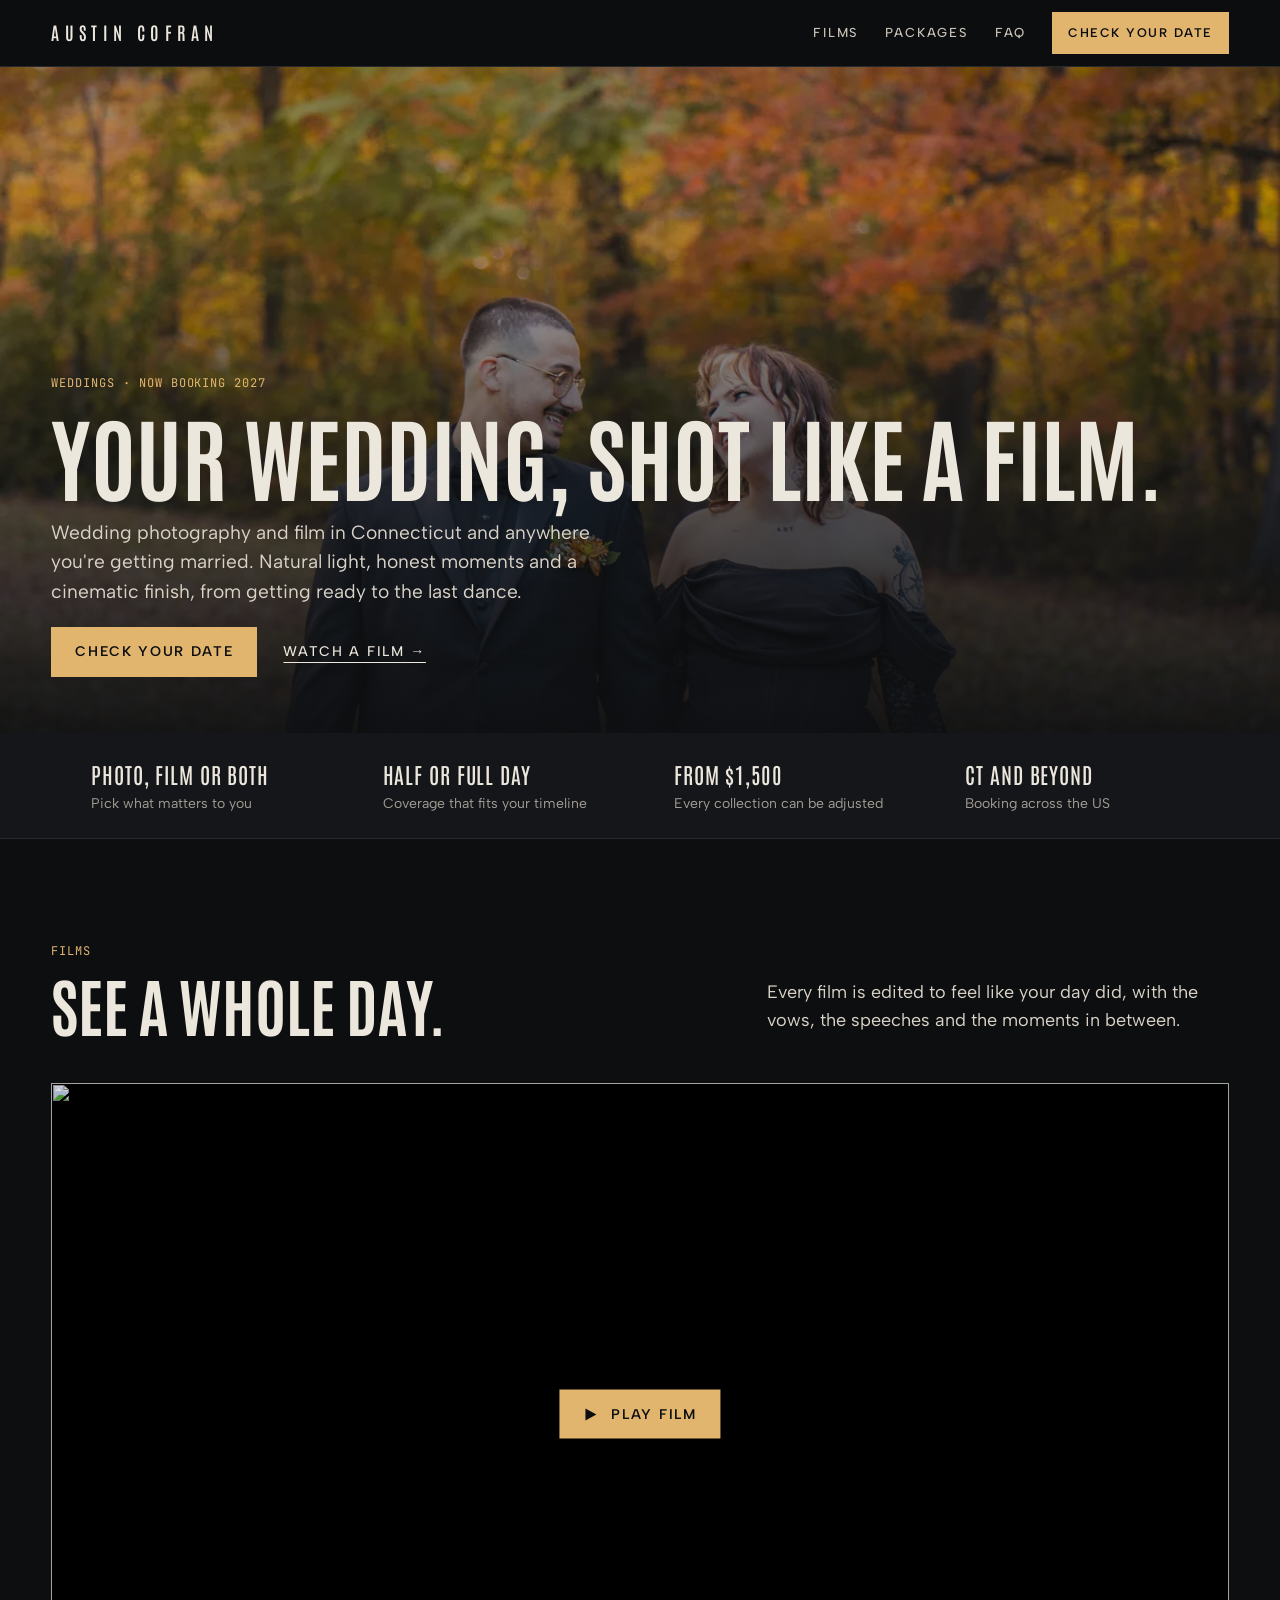
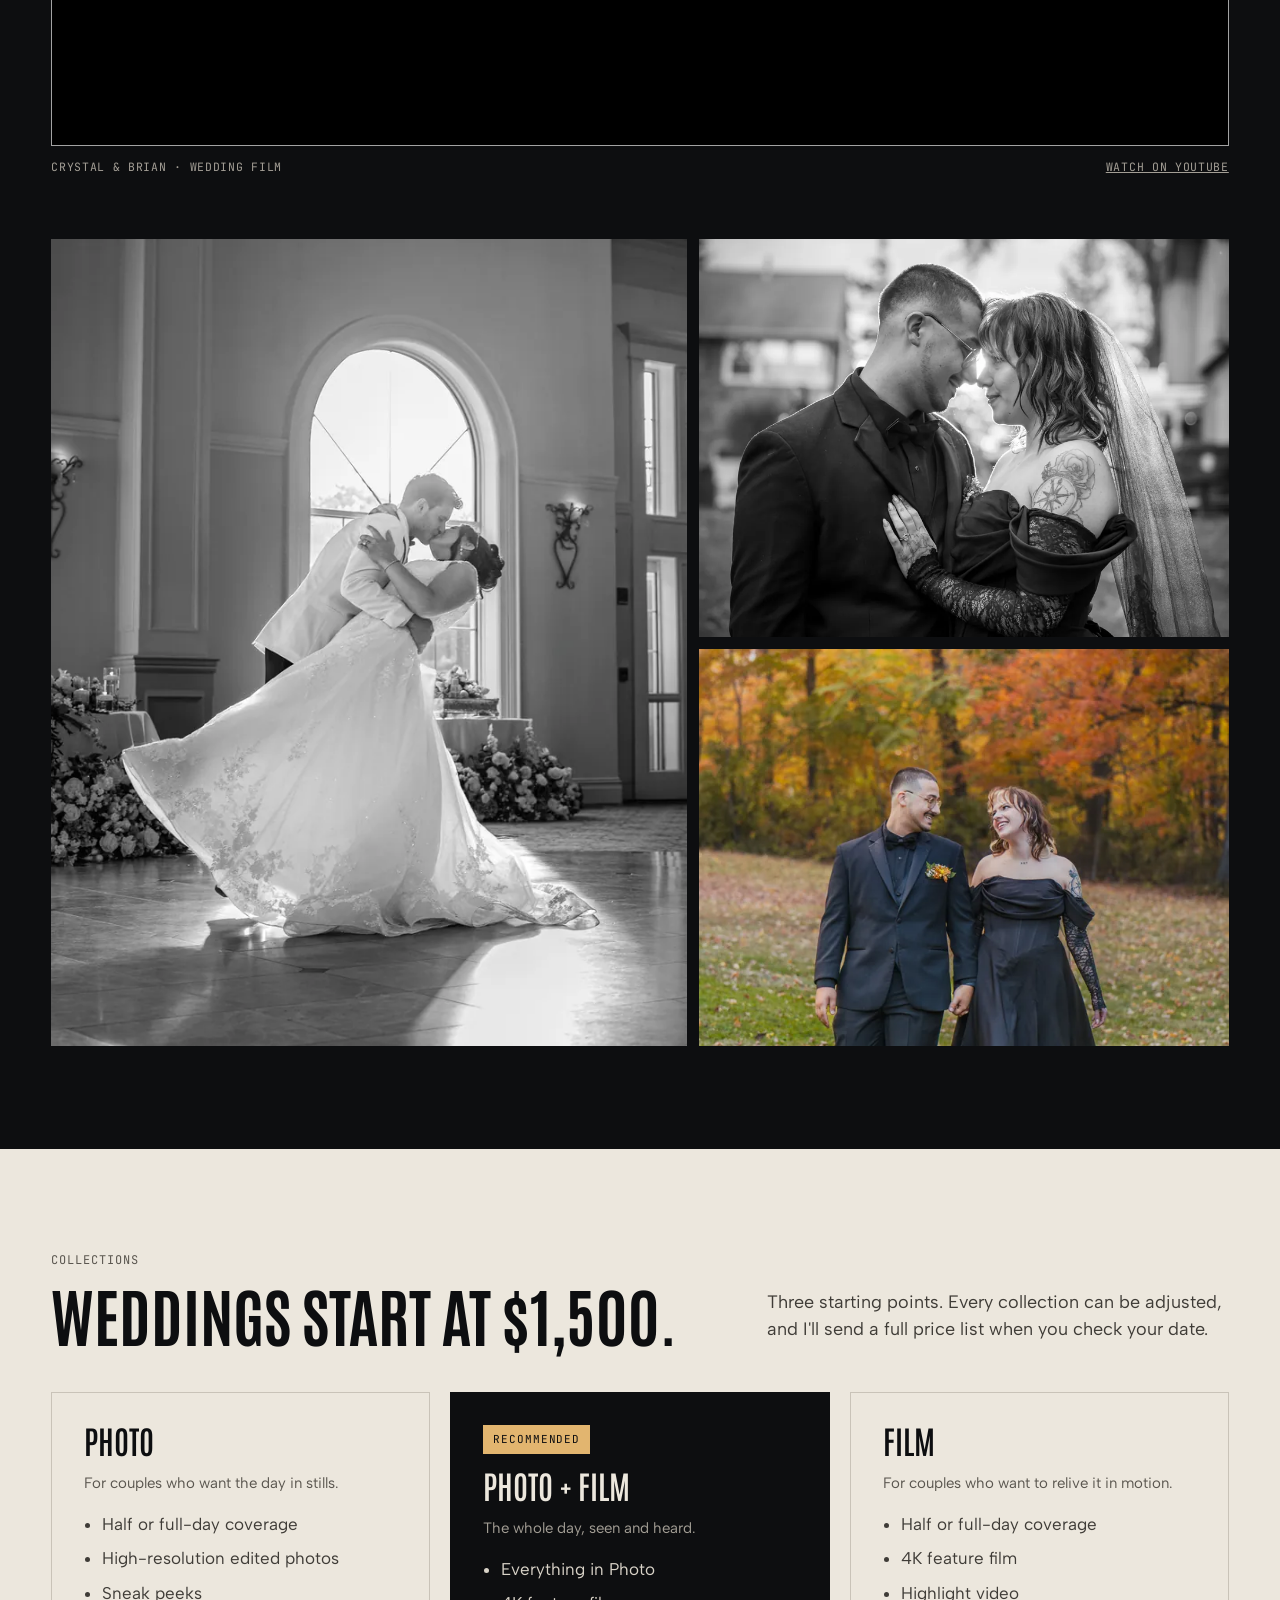
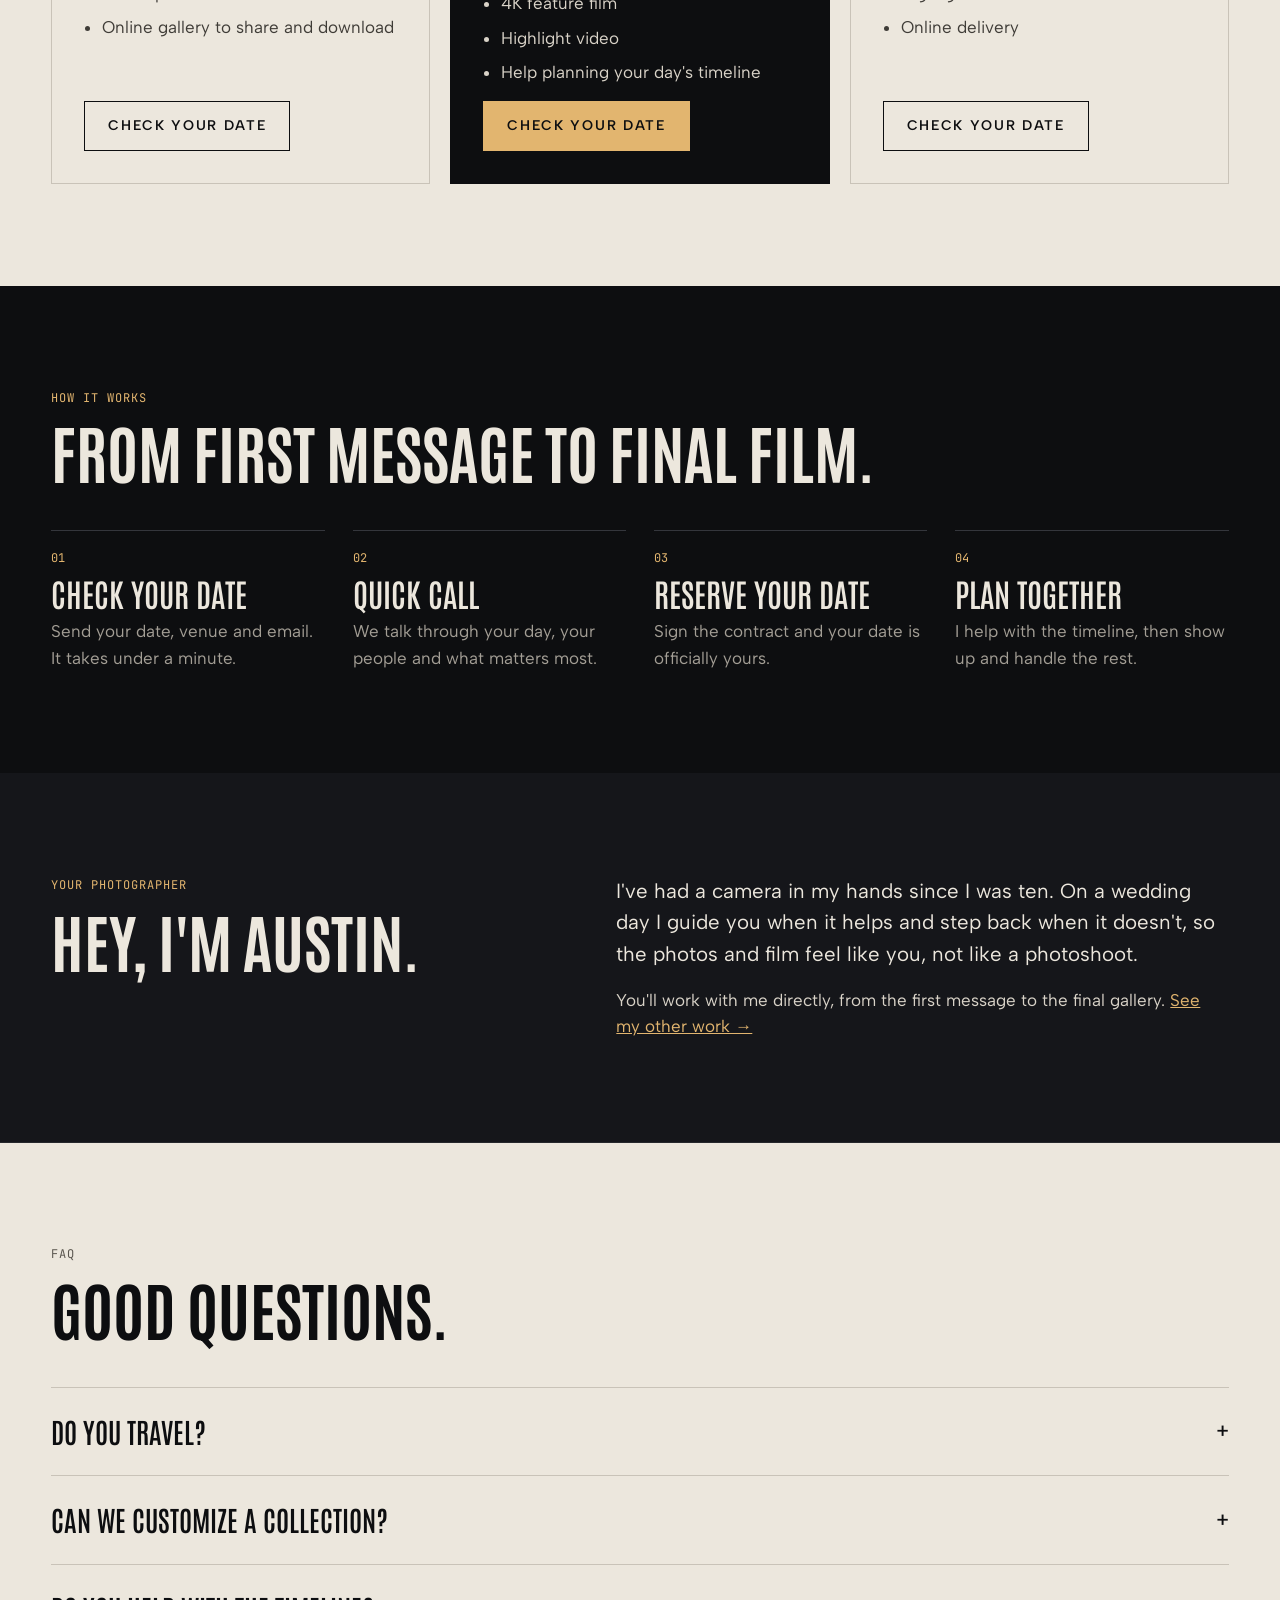
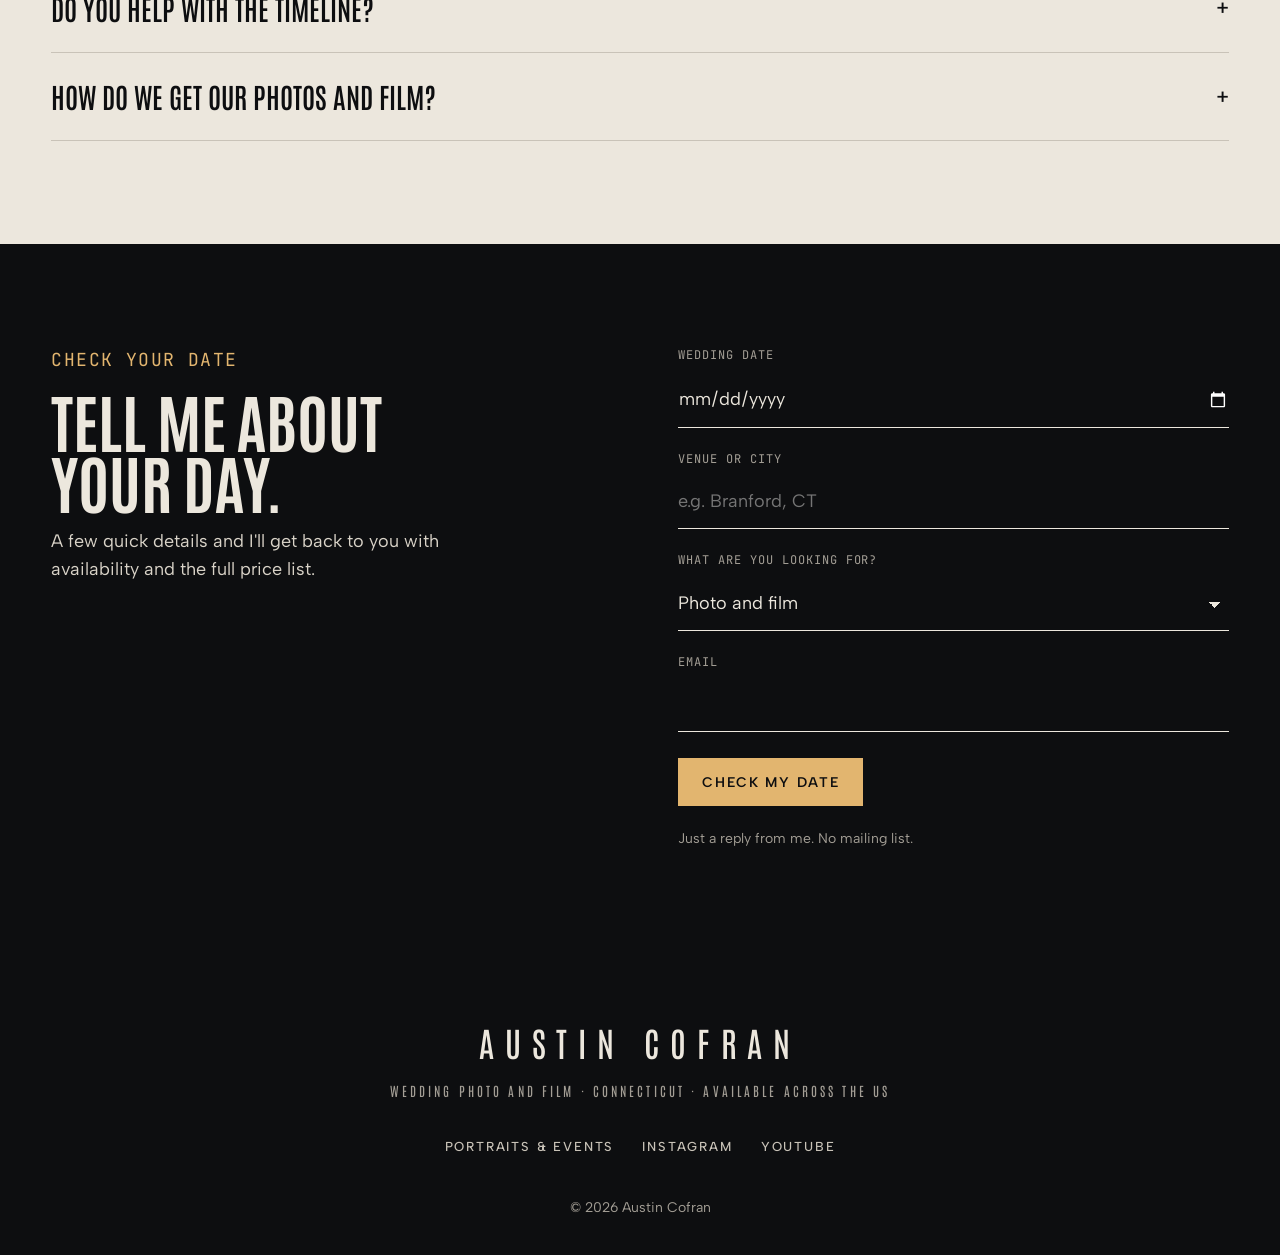
==== weddings/index.html @ 95553cd4 "Add weddings page and share styles across pages New /weddings/ page: hero, quick facts, featured fil" ====
<!doctype html>
<html lang="en">
<head>
<meta charset="utf-8">
<meta name="viewport" content="width=device-width, initial-scale=1, viewport-fit=cover">
<title>Weddings · Austin Cofran · Connecticut wedding photo and film</title>
<meta name="description" content="Wedding photography and film by Austin Cofran. Natural light, honest moments and a cinematic finish, in Connecticut and anywhere you're getting married.">
<!-- Testing phase: keep the test link out of search results. Remove this line at launch. -->
<meta name="robots" content="noindex">
<meta property="og:type" content="website">
<meta property="og:title" content="Weddings · Austin Cofran">
<meta property="og:description" content="Wedding photo and film with a cinematic finish. Based in Connecticut, booking across the US.">
<meta property="og:image" content="https://austincofranwebsite.austincofran.workers.dev/assets/photos/couples/fall-couple-01-1800.webp">
<meta name="twitter:card" content="summary_large_image">
<meta name="theme-color" content="#0D0E10">
<link rel="icon" href="data:image/svg+xml,%3Csvg xmlns='http://www.w3.org/2000/svg' viewBox='0 0 64 64'%3E%3Crect width='64' height='64' fill='%230D0E10'/%3E%3Ctext x='32' y='43' font-family='Arial Narrow,Arial,sans-serif' font-size='30' font-weight='700' fill='%23E2B56F' text-anchor='middle'%3EAC%3C/text%3E%3C/svg%3E">
<link rel="preconnect" href="https://fonts.googleapis.com">
<link rel="preconnect" href="https://fonts.gstatic.com" crossorigin>
<link rel="stylesheet" href="https://fonts.googleapis.com/css2?family=Antonio:wght@500;600;700&family=Albert+Sans:wght@400;500;600&family=JetBrains+Mono:wght@400;500&display=swap">
<link rel="stylesheet" href="/assets/site.css">
<style>
/* Weddings page additions */
.book-copy .label{color:var(--amber)}
#date-form .btn{color:#0D0E10}
.w-hero{position:relative;min-height:clamp(560px,52vw,760px);display:flex;align-items:flex-end;overflow:hidden;background:var(--screen)}
.w-hero > img{position:absolute;inset:0;width:100%;height:100%;object-fit:cover;object-position:50% 34%}
.w-hero::after{content:"";position:absolute;inset:0;background:linear-gradient(0deg,rgba(13,14,16,.95) 0%,rgba(13,14,16,.55) 45%,rgba(13,14,16,.15) 80%,rgba(13,14,16,.35) 100%)}
.w-hero-in{position:relative;z-index:1;width:100%;padding-block:56px;display:flex;flex-direction:column;gap:20px}
.w-hero-in p.body{margin:0;max-width:48ch;font-size:clamp(17px,1.5vw,20px);color:var(--soft)}

.quick{background:var(--screen-2);border-bottom:1px solid var(--line)}
.quick ul{list-style:none;margin:0;padding-block:24px;display:grid;grid-template-columns:repeat(4,minmax(0,1fr));gap:16px 28px}
.quick li{display:flex;flex-direction:column;gap:2px;min-width:0}
.quick b{font-family:var(--display);font-weight:500;font-size:22px;letter-spacing:.04em;text-transform:uppercase}
.quick span{font-size:14px;color:var(--ash)}

.film{position:relative;display:block;width:100%;aspect-ratio:16/9;background:#000;border:0;padding:0;cursor:pointer;overflow:hidden}
.film img{width:100%;height:100%;object-fit:cover;opacity:.85;transition:opacity .2s}
.film:hover img{opacity:1}
.film .play{position:absolute;left:50%;top:50%;transform:translate(-50%,-50%);display:flex;align-items:center;gap:14px;padding:16px 24px;background:var(--amber);color:var(--ink);font-family:var(--body);font-size:14px;font-weight:600;letter-spacing:.12em;text-transform:uppercase}
.film .play svg{width:14px;height:14px}
.film iframe{position:absolute;inset:0;width:100%;height:100%;border:0}
.film-cap{display:flex;flex-wrap:wrap;justify-content:space-between;gap:8px 24px;margin-top:12px}

.gallery{display:grid;grid-template-columns:1.2fr 1fr;grid-template-rows:auto auto;gap:12px;margin-top:clamp(40px,5vw,64px)}
.gallery img{width:100%;height:100%;object-fit:cover;min-height:0}
.gallery .g1{grid-row:span 2;aspect-ratio:4/5}
.gallery .g2,.gallery .g3{aspect-ratio:4/3}

.pkgs{display:grid;grid-template-columns:repeat(3,minmax(0,1fr));gap:20px;align-items:stretch}
.pkg{display:flex;flex-direction:column;gap:16px;padding:32px;border:1px solid var(--rule);min-width:0}
.pkg ul{margin:0;padding-left:18px;display:flex;flex-direction:column;gap:8px;color:var(--ink-2)}
.pkg .for{margin:0;color:var(--ink-3);font-size:15px}
.pkg .btn{margin-top:auto;align-self:flex-start}
.pkg-outline{background:transparent;color:var(--ink);box-shadow:inset 0 0 0 1px var(--ink)}
.pkg-outline:hover{background:var(--ink);color:var(--paper)}
.pkg.featured{background:var(--ink);color:var(--silver);border-color:var(--ink)}
.pkg.featured ul{color:var(--soft)}
.pkg.featured .for{color:var(--ash)}
.badge{align-self:flex-start;font-family:var(--mono);font-size:11px;letter-spacing:.08em;text-transform:uppercase;background:var(--amber);color:var(--ink);padding:6px 10px}
.pkg-note{margin:28px 0 0;color:var(--ink-2)}

.steps4{grid-template-columns:repeat(4,minmax(0,1fr))}

.faq{display:flex;flex-direction:column;border-top:1px solid var(--rule)}
.faq details{border-bottom:1px solid var(--rule)}
.faq summary{list-style:none;cursor:pointer;display:flex;justify-content:space-between;align-items:center;gap:20px;padding:22px 0;font-family:var(--display);font-weight:600;font-size:clamp(22px,2.2vw,28px);text-transform:uppercase}
.faq summary::-webkit-details-marker{display:none}
.faq summary::after{content:"+";font-family:var(--mono);font-size:22px;font-weight:400}
.faq details[open] summary::after{content:"–"}
.faq details p{margin:0 0 24px;max-width:62ch;color:var(--ink-2)}

@media (max-width:900px){
  .quick ul{grid-template-columns:repeat(2,minmax(0,1fr))}
  .pkgs{grid-template-columns:1fr}
  .steps4{grid-template-columns:repeat(2,minmax(0,1fr))}
}
@media (max-width:640px){
  .gallery{grid-template-columns:1fr}
  .gallery .g1{grid-row:auto}
  .steps4{grid-template-columns:1fr}
}
</style>
</head>
<body>

<header class="top">
  <div class="wrap top-in">
    <a class="logo" href="/">Austin Cofran</a>
    <nav class="nav" aria-label="Weddings">
      <a class="navlink" href="#films">Films</a>
      <a class="navlink" href="#packages">Packages</a>
      <a class="navlink" href="#faq">FAQ</a>
      <a class="btn" href="#date">Check your date</a>
    </nav>
  </div>
</header>

<main>
  <section class="w-hero">
    <img src="/assets/photos/couples/fall-couple-01-1800.webp" srcset="/assets/photos/couples/fall-couple-01-900.webp 675w, /assets/photos/couples/fall-couple-01-1800.webp 1350w" sizes="100vw" width="1350" height="1800" alt="Couple in black formalwear walking hand in hand through fall leaves" fetchpriority="high">
    <div class="wrap w-hero-in">
      <p class="label">Weddings · Now booking 2027</p>
      <h1 class="h1">Your wedding, shot like a film.</h1>
      <p class="body">Wedding photography and film in Connecticut and anywhere you're getting married. Natural light, honest moments and a cinematic finish, from getting ready to the last dance.</p>
      <div class="ctas">
        <a class="btn" href="#date">Check your date</a>
        <a class="link" href="#films">Watch a film →</a>
      </div>
    </div>
  </section>

  <section class="quick" aria-label="At a glance">
    <div class="wrap">
      <ul>
        <li><b>Photo, film or both</b><span>Pick what matters to you</span></li>
        <li><b>Half or full day</b><span>Coverage that fits your timeline</span></li>
        <li><b>From $1,500</b><span>Every collection can be adjusted</span></li>
        <li><b>CT and beyond</b><span>Booking across the US</span></li>
      </ul>
    </div>
  </section>

  <section class="pad" id="films">
    <div class="wrap">
      <div class="sec-head">
        <div>
          <p class="label">Films</p>
          <h2 class="h2">See a whole day.</h2>
        </div>
        <p class="sec-note" style="color:var(--soft)">Every film is edited to feel like your day did, with the vows, the speeches and the moments in between.</p>
      </div>
      <button class="film" type="button" id="film" data-yt="hQpOyHzfcG8" aria-label="Play Crystal and Brian's wedding film">
        <img src="https://i.ytimg.com/vi/hQpOyHzfcG8/maxresdefault.jpg" alt="" loading="lazy">
        <span class="play"><svg viewBox="0 0 14 14" aria-hidden="true"><path d="M2 1 L13 7 L2 13 Z" fill="currentColor"/></svg>Play film</span>
      </button>
      <div class="film-cap">
        <span class="cap">Crystal &amp; Brian · Wedding film</span>
        <a class="cap" href="https://www.youtube.com/watch?v=hQpOyHzfcG8" style="color:var(--ash)">Watch on YouTube</a>
      </div>

      <div class="gallery">
        <img class="g1" src="/assets/photos/couples/first-dance-01-1800.webp" srcset="/assets/photos/couples/first-dance-01-900.webp 720w, /assets/photos/couples/first-dance-01-1800.webp 1440w" sizes="(max-width: 640px) 92vw, 52vw" width="1440" height="1800" loading="lazy" alt="Black and white photo of a groom dipping his bride in a bright ballroom">
        <img class="g2" src="/assets/photos/couples/couple-bw-01-1800.webp" srcset="/assets/photos/couples/couple-bw-01-900.webp 900w, /assets/photos/couples/couple-bw-01-1800.webp 1800w" sizes="(max-width: 640px) 92vw, 42vw" width="1800" height="1350" loading="lazy" alt="Black and white close-up of a couple touching foreheads">
        <img class="g3" src="/assets/photos/couples/fall-couple-01-1800.webp" srcset="/assets/photos/couples/fall-couple-01-900.webp 675w, /assets/photos/couples/fall-couple-01-1800.webp 1350w" sizes="(max-width: 640px) 92vw, 42vw" width="1350" height="1800" loading="lazy" alt="Couple in black formalwear walking through fall leaves" style="object-position:50% 40%">
      </div>
    </div>
  </section>

  <section class="paper pad" id="packages">
    <div class="wrap">
      <div class="sec-head">
        <div>
          <p class="label">Collections</p>
          <h2 class="h2">Weddings start at $1,500.</h2>
        </div>
        <p class="sec-note">Three starting points. Every collection can be adjusted, and I'll send a full price list when you check your date.</p>
      </div>
      <div class="pkgs">
        <article class="pkg">
          <h3 class="h3">Photo</h3>
          <p class="for">For couples who want the day in stills.</p>
          <ul><li>Half or full-day coverage</li><li>High-resolution edited photos</li><li>Sneak peeks</li><li>Online gallery to share and download</li></ul>
          <a class="btn pkg-outline" href="#date" data-pick="Photo">Check your date</a>
        </article>
        <article class="pkg featured">
          <span class="badge">Recommended</span>
          <h3 class="h3">Photo + Film</h3>
          <p class="for">The whole day, seen and heard.</p>
          <ul><li>Everything in Photo</li><li>4K feature film</li><li>Highlight video</li><li>Help planning your day's timeline</li></ul>
          <a class="btn" href="#date" data-pick="Photo and film">Check your date</a>
        </article>
        <article class="pkg">
          <h3 class="h3">Film</h3>
          <p class="for">For couples who want to relive it in motion.</p>
          <ul><li>Half or full-day coverage</li><li>4K feature film</li><li>Highlight video</li><li>Online delivery</li></ul>
          <a class="btn pkg-outline" href="#date" data-pick="Film">Check your date</a>
        </article>
      </div>
    </div>
  </section>

  <section class="pad" aria-label="How it works">
    <div class="wrap">
      <div class="sec-head">
        <div>
          <p class="label">How it works</p>
          <h2 class="h2">From first message to final film.</h2>
        </div>
      </div>
      <ol class="steps steps4">
        <li><span class="n">01</span><h3 class="h3">Check your date</h3><p>Send your date, venue and email. It takes under a minute.</p></li>
        <li><span class="n">02</span><h3 class="h3">Quick call</h3><p>We talk through your day, your people and what matters most.</p></li>
        <li><span class="n">03</span><h3 class="h3">Reserve your date</h3><p>Sign the contract and your date is officially yours.</p></li>
        <li><span class="n">04</span><h3 class="h3">Plan together</h3><p>I help with the timeline, then show up and handle the rest.</p></li>
      </ol>
    </div>
  </section>

  <section class="about pad" aria-label="About Austin">
    <div class="wrap about-in">
      <div>
        <p class="label">Your photographer</p>
        <h2 class="h2">Hey, I'm Austin.</h2>
      </div>
      <div class="about-copy">
        <p class="lead">I've had a camera in my hands since I was ten. On a wedding day I guide you when it helps and step back when it doesn't, so the photos and film feel like you, not like a photoshoot.</p>
        <p>You'll work with me directly, from the first message to the final gallery. <a href="/" style="color:var(--amber)">See my other work →</a></p>
      </div>
    </div>
  </section>

  <section class="paper pad" id="faq">
    <div class="wrap">
      <div class="sec-head">
        <div>
          <p class="label">FAQ</p>
          <h2 class="h2">Good questions.</h2>
        </div>
      </div>
      <div class="faq">
        <details><summary>Do you travel?</summary><p>Yes. I'm based in Connecticut and book weddings across the US. Travel is worked into your quote.</p></details>
        <details><summary>Can we customize a collection?</summary><p>Yes. Every collection is a starting point. Tell me what matters most and I'll build around it.</p></details>
        <details><summary>Do you help with the timeline?</summary><p>Yes. Timeline help is part of the process, so the day runs smoothly and nothing important gets missed.</p></details>
        <details><summary>How do we get our photos and film?</summary><p>You get sneak peeks first, then everything in an online gallery that's easy to share and download.</p></details>
      </div>
    </div>
  </section>

  <section class="pad" id="date">
    <div class="wrap book-in">
      <div class="book-copy">
        <p class="label">Check your date</p>
        <h2 class="h2">Tell me about your day.</h2>
        <p style="color:var(--soft)">A few quick details and I'll get back to you with availability and the full price list.</p>
      </div>
      <form class="form" id="date-form" novalidate style="--ink:#ECE7DD;--ink-3:#A39E95">
        <div class="field">
          <label for="w-date">Wedding date</label>
          <input id="w-date" name="date" type="date">
        </div>
        <div class="field">
          <label for="w-venue">Venue or city</label>
          <input id="w-venue" name="venue" type="text" placeholder="e.g. Branford, CT">
        </div>
        <div class="field">
          <label for="w-want">What are you looking for?</label>
          <select id="w-want" name="want">
            <option>Photo and film</option>
            <option>Photo</option>
            <option>Film</option>
            <option>Not sure yet</option>
          </select>
        </div>
        <div class="field">
          <label for="w-email">Email</label>
          <input id="w-email" name="email" type="email" autocomplete="email" inputmode="email">
        </div>
        <button class="btn" type="submit">Check my date</button>
        <p class="form-note">Just a reply from me. No mailing list.</p>
        <p class="form-done" id="date-done" role="status" hidden style="background:var(--amber);color:#0D0E10">Thanks! This form isn't connected yet while the site is in testing. For now, message me on <a href="https://instagram.com/austincofran" style="color:#0D0E10">Instagram</a>.</p>
      </form>
    </div>
  </section>
</main>

<footer>
  <div class="wrap foot-in">
    <p class="foot-name">Austin Cofran</p>
    <p class="foot-line">Wedding photo and film · Connecticut · Available across the US</p>
    <nav class="social" aria-label="Social">
      <a href="/">Portraits &amp; events</a>
      <a href="https://instagram.com/austincofran">Instagram</a>
      <a href="https://www.youtube.com/c/austincofran">YouTube</a>
    </nav>
    <p class="foot-small">© 2026 Austin Cofran</p>
  </div>
</footer>

<script>
(() => {
  const film = document.getElementById('film');
  film.addEventListener('click', () => {
    const f = document.createElement('iframe');
    f.src = 'https://www.youtube-nocookie.com/embed/' + film.dataset.yt + '?autoplay=1&rel=0';
    f.title = "Crystal and Brian's wedding film";
    f.allow = 'autoplay; encrypted-media; picture-in-picture; fullscreen';
    f.allowFullscreen = true;
    film.replaceChildren(f);
    film.style.cursor = 'default';
  }, { once: true });

  const want = document.getElementById('w-want');
  document.querySelectorAll('[data-pick]').forEach(a => a.addEventListener('click', () => {
    want.value = a.dataset.pick === 'Photo and film' ? 'Photo and film' : a.dataset.pick;
  }));

  const form = document.getElementById('date-form');
  form.addEventListener('submit', e => { e.preventDefault(); document.getElementById('date-done').hidden = false; });
})();
</script>
</body>
</html>
---- assets/site.css ----
/* Bentempo: dark "screen" for the work, light "paper" for reading and booking. */
:root{
  --screen:#0D0E10; --screen-2:#15161A; --line:#26282C;
  --silver:#ECE7DD; --soft:#D9D3C8; --ash:#A39E95; --amber:#E2B56F;
  --paper:#ECE7DD; --ink:#0D0E10; --ink-2:#3F3C37; --ink-3:#5A564F; --rule:#C9C3B8;
  --display:"Antonio","Arial Narrow",Arial,sans-serif;
  --body:"Albert Sans","Helvetica Neue",Arial,sans-serif;
  --mono:"JetBrains Mono",ui-monospace,Menlo,Consolas,monospace;
  --gl:max(16px,4vw,env(safe-area-inset-left,0px));
  --gr:max(16px,4vw,env(safe-area-inset-right,0px));
  color-scheme:dark;
}
*,*::before,*::after{box-sizing:border-box}
html{scroll-behavior:smooth;-webkit-text-size-adjust:100%}
body{margin:0;background:var(--screen);color:var(--silver);font-family:var(--body);font-size:17px;line-height:1.55;-webkit-font-smoothing:antialiased}
img{max-width:100%;height:auto;display:block}
a{color:inherit}
:focus-visible{outline:2px solid var(--amber);outline-offset:3px}
[hidden]{display:none!important}
.wrap{max-width:1328px;margin:0 auto;padding-left:var(--gl);padding-right:var(--gr)}
section{scroll-margin-top:76px}

.label{margin:0;font-family:var(--mono);font-size:12px;letter-spacing:.08em;text-transform:uppercase;color:var(--amber)}
.h1,.h2,.h3{margin:0;font-family:var(--display);text-transform:uppercase;line-height:.95;text-wrap:balance}
.h1{font-weight:700;font-size:clamp(46px,7.2vw,108px);line-height:.92}
.h2{font-weight:700;font-size:clamp(36px,5vw,72px)}
.h3{font-weight:600;font-size:clamp(28px,2.5vw,34px)}

.btn{display:inline-flex;align-items:center;justify-content:center;min-height:48px;padding:14px 24px;border:0;background:var(--amber);color:var(--ink);font-family:var(--body);font-size:14px;font-weight:600;letter-spacing:.12em;text-transform:uppercase;text-decoration:none;cursor:pointer;transition:background-color .15s}
.btn:hover{background:#EEC88A}
.btn-dark{background:var(--ink);color:var(--silver)}
.btn-dark:hover{background:#2A2C31}
.link{font-size:14px;font-weight:500;letter-spacing:.12em;text-transform:uppercase;text-underline-offset:6px;text-decoration-thickness:1px}

/* header */
.top{position:sticky;top:0;z-index:20;background:var(--screen);background:rgba(13,14,16,.92);-webkit-backdrop-filter:blur(10px);backdrop-filter:blur(10px);border-bottom:1px solid var(--line);padding-top:env(safe-area-inset-top,0px)}
.top-in{display:flex;align-items:center;justify-content:space-between;gap:16px;padding-block:12px}
.logo{font-family:var(--display);font-weight:600;font-size:18px;letter-spacing:.3em;text-transform:uppercase;text-decoration:none;white-space:nowrap}
.nav{display:flex;align-items:center;gap:26px;font-size:13px;font-weight:500;letter-spacing:.14em;text-transform:uppercase}
.nav .navlink{color:#C9C3B8;text-decoration:none}
.nav .navlink:hover{color:var(--silver)}
.nav .btn{min-height:42px;padding:10px 16px;font-size:12.5px}

/* hero */
.hero{padding-block:clamp(36px,6vw,88px) clamp(48px,6vw,88px)}
.hero-head{display:flex;flex-wrap:wrap;align-items:flex-end;justify-content:space-between;gap:24px 56px}
.hero-title{flex:1 1 560px;min-width:0;display:flex;flex-direction:column;gap:18px}
.hero-side{flex:0 1 420px;min-width:0;display:flex;flex-direction:column;gap:22px}
.hero-side p{margin:0;font-size:clamp(17px,1.5vw,20px);color:var(--soft)}
.ctas{display:flex;flex-wrap:wrap;align-items:center;gap:14px 26px}
.trio{display:grid;grid-template-columns:repeat(3,minmax(0,1fr));gap:12px;margin-top:clamp(36px,4vw,56px)}
.trio figure{margin:0;display:flex;flex-direction:column;gap:10px;min-width:0}
.trio img{width:100%;aspect-ratio:4/5;object-fit:cover;background:var(--screen-2)}
.cap{font-family:var(--mono);font-size:11.5px;letter-spacing:.06em;text-transform:uppercase;color:var(--ash)}

/* credibility strip */
.proof{background:var(--screen-2);border-block:1px solid var(--line)}
.proof-in{display:flex;flex-wrap:wrap;align-items:baseline;justify-content:space-between;gap:10px 32px;padding-block:28px}
.proof-main{margin:0;font-family:var(--display);font-size:clamp(20px,2vw,26px);letter-spacing:.12em;text-transform:uppercase}
.proof-sub{margin:0;color:var(--ash);font-size:15px}

/* light sections */
.paper{background:var(--paper);color:var(--ink)}
.paper .label{color:var(--ink-3)}
.pad{padding-block:clamp(64px,8vw,104px)}
.sec-head{display:flex;flex-wrap:wrap;align-items:flex-end;justify-content:space-between;gap:16px 48px;margin-bottom:clamp(32px,4vw,48px)}
.sec-head > div{display:flex;flex-direction:column;gap:14px}
.sec-note{margin:0;max-width:42ch;font-size:18px;color:var(--ink-2)}

.services{display:grid;grid-template-columns:repeat(3,minmax(0,1fr));gap:24px}
.svc{display:flex;flex-direction:column;gap:14px;min-width:0}
.svc img{width:100%;aspect-ratio:4/5;object-fit:cover;background:#D9D3C8}
.svc-top{display:flex;align-items:baseline;justify-content:space-between;gap:12px;flex-wrap:wrap}
.price{margin:0;font-family:var(--mono);font-size:14px;white-space:nowrap}
.svc ul{margin:0;padding-left:18px;display:flex;flex-direction:column;gap:6px;color:var(--ink-2)}
.svc .link{margin-top:auto;padding-top:4px;color:var(--ink);font-weight:600}
.video-note{margin:clamp(28px,3vw,40px) 0 0;padding-top:20px;border-top:1px solid var(--rule);color:var(--ink-2)}
.video-note b{color:var(--ink)}

/* approach band */
.band{position:relative;min-height:clamp(520px,42vw,620px);display:flex;align-items:flex-end;overflow:hidden;background:var(--screen)}
.band > img{position:absolute;inset:0;width:100%;height:100%;object-fit:cover;object-position:50% 34%}
.band::after{content:"";position:absolute;inset:0;background:linear-gradient(0deg,rgba(13,14,16,.95) 0%,rgba(13,14,16,.62) 45%,rgba(13,14,16,.2) 85%)}
.band-in{position:relative;z-index:1;width:100%;padding-block:56px;display:flex;flex-direction:column;gap:22px}
.band-in p.body{margin:0;max-width:54ch;font-size:18px;color:var(--soft)}
.facts{display:flex;flex-wrap:wrap;gap:16px 40px;margin-top:6px;padding:0;list-style:none}
.facts li{flex:0 1 230px;border-top:2px solid var(--amber);padding-top:12px;font-family:var(--display);font-size:22px;line-height:1.15;text-transform:uppercase}

/* about */
.about{background:var(--screen-2);border-bottom:1px solid var(--line)}
.about-in{display:grid;grid-template-columns:minmax(0,.9fr) minmax(0,1.1fr);gap:clamp(28px,5vw,80px);align-items:start}
.about-in > div{display:flex;flex-direction:column;gap:16px}
.about-copy p{margin:0;max-width:54ch;color:var(--soft)}
.about-copy p.lead{font-size:clamp(18px,1.6vw,21px);color:var(--silver)}
.about-copy .btn{align-self:flex-start;margin-top:8px}

/* process */
.steps{list-style:none;margin:0;padding:0;display:grid;grid-template-columns:repeat(3,minmax(0,1fr));gap:28px}
.steps li{display:flex;flex-direction:column;gap:10px;border-top:1px solid #34363C;padding-top:18px;min-width:0}
.steps .n{font-family:var(--mono);font-size:12px;color:var(--amber)}
.steps p{margin:0;color:var(--ash)}

/* booking */
.book-in{display:grid;grid-template-columns:minmax(0,1fr) minmax(0,1fr);gap:48px clamp(40px,6vw,96px)}
.book-copy{display:flex;flex-direction:column;gap:16px}
.book-copy p{margin:0;max-width:40ch;font-size:18px;color:var(--ink-2)}
.form{display:flex;flex-direction:column;gap:22px;min-width:0}
.field{display:flex;flex-direction:column;gap:8px}
.field label{font-family:var(--mono);font-size:12px;letter-spacing:.08em;text-transform:uppercase;color:var(--ink-3)}
.field input,.field select,.field textarea{width:100%;font:inherit;font-size:18px;color:var(--ink);background:transparent;border:0;border-bottom:1px solid var(--ink);border-radius:0;padding:12px 0;-webkit-appearance:none;appearance:none}
.field select{background-image:linear-gradient(45deg,transparent 50%,var(--ink) 50%),linear-gradient(135deg,var(--ink) 50%,transparent 50%);background-position:calc(100% - 14px) 52%,calc(100% - 8px) 52%;background-size:6px 6px;background-repeat:no-repeat;padding-right:28px;cursor:pointer}
.field input:focus,.field select:focus,.field textarea:focus{outline:none;border-bottom-color:var(--ink);box-shadow:0 2px 0 var(--ink)}
.field textarea{resize:vertical;min-height:84px}
.form .btn{align-self:flex-start;margin-top:4px}
.form-note{margin:0;font-size:14px;color:var(--ink-3)}
.form-done{margin:0;padding:16px 18px;background:var(--ink);color:var(--silver);font-size:16px}
.form-done a{color:var(--amber)}

/* footer */
.foot-in{padding-block:64px 36px;display:flex;flex-direction:column;align-items:center;gap:12px;text-align:center}
.foot-name{margin:0;font-family:var(--display);font-weight:500;font-size:clamp(24px,3vw,34px);letter-spacing:.32em;text-transform:uppercase}
.foot-line{margin:0;font-family:var(--display);font-size:13px;letter-spacing:.24em;text-transform:uppercase;color:var(--ash)}
.social{display:flex;flex-wrap:wrap;justify-content:center;gap:8px 28px;margin-top:18px;font-size:13px;font-weight:500;letter-spacing:.14em;text-transform:uppercase}
.social a{color:#C9C3B8;text-decoration:none;padding:6px 0}
.social a:hover{color:var(--silver)}
.foot-small{margin:22px 0 0;font-size:14px;color:var(--ash)}

@media (max-width:900px){
  .services{grid-template-columns:1fr 1fr}
  .services .svc:last-child{grid-column:1/-1}
  .services .svc:last-child img{aspect-ratio:16/10}
  .about-in,.book-in{grid-template-columns:1fr}
  .steps{grid-template-columns:1fr}
}
@media (max-width:640px){
  .nav .navlink{display:none}
  .logo{font-size:15px;letter-spacing:.22em}
  .trio{grid-template-columns:none;grid-auto-flow:column;grid-auto-columns:80%;overflow-x:auto;scroll-snap-type:x mandatory;margin-right:calc(-1 * var(--gr));padding-right:var(--gr);scrollbar-width:none}
  .trio::-webkit-scrollbar{display:none}
  .trio figure{scroll-snap-align:start}
  .services{grid-template-columns:1fr}
  .services .svc:last-child img{aspect-ratio:4/5}
  .facts li{flex-basis:100%}
}
@media (prefers-reduced-motion:reduce){html{scroll-behavior:auto}}
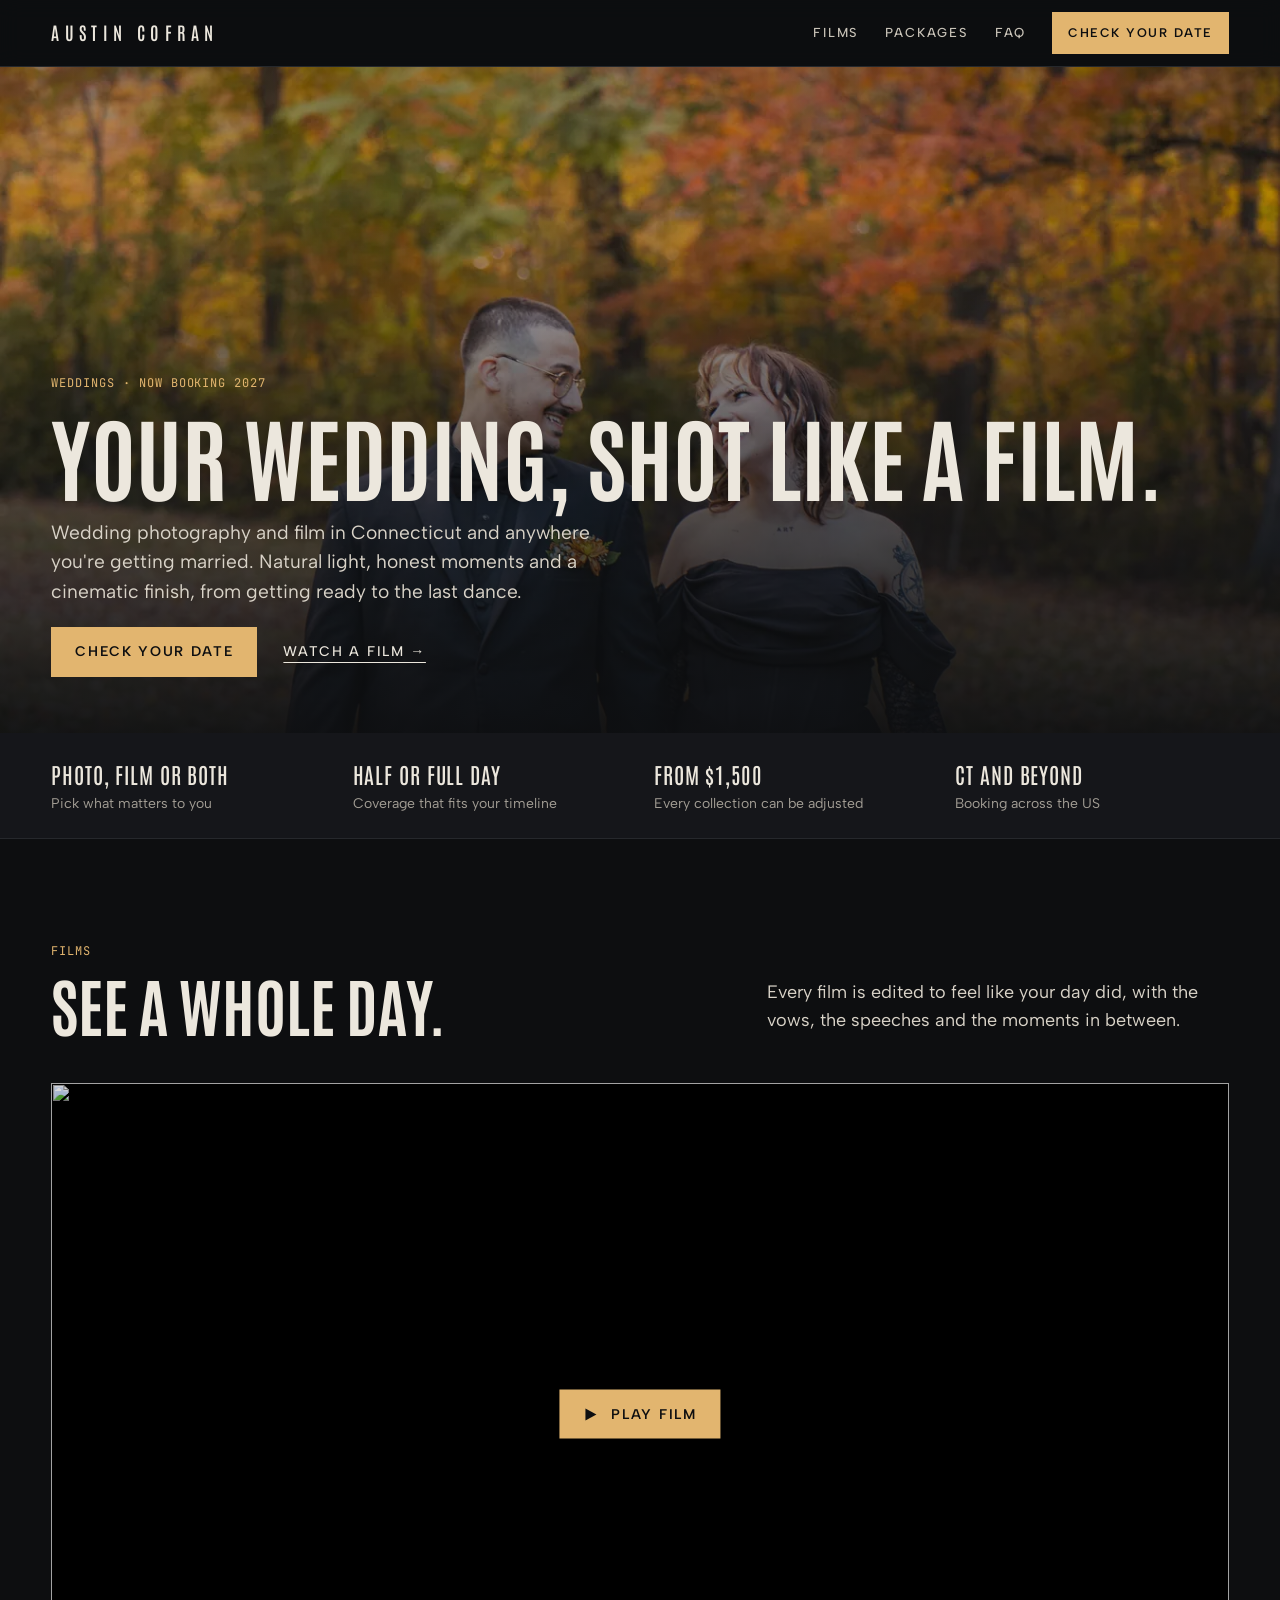
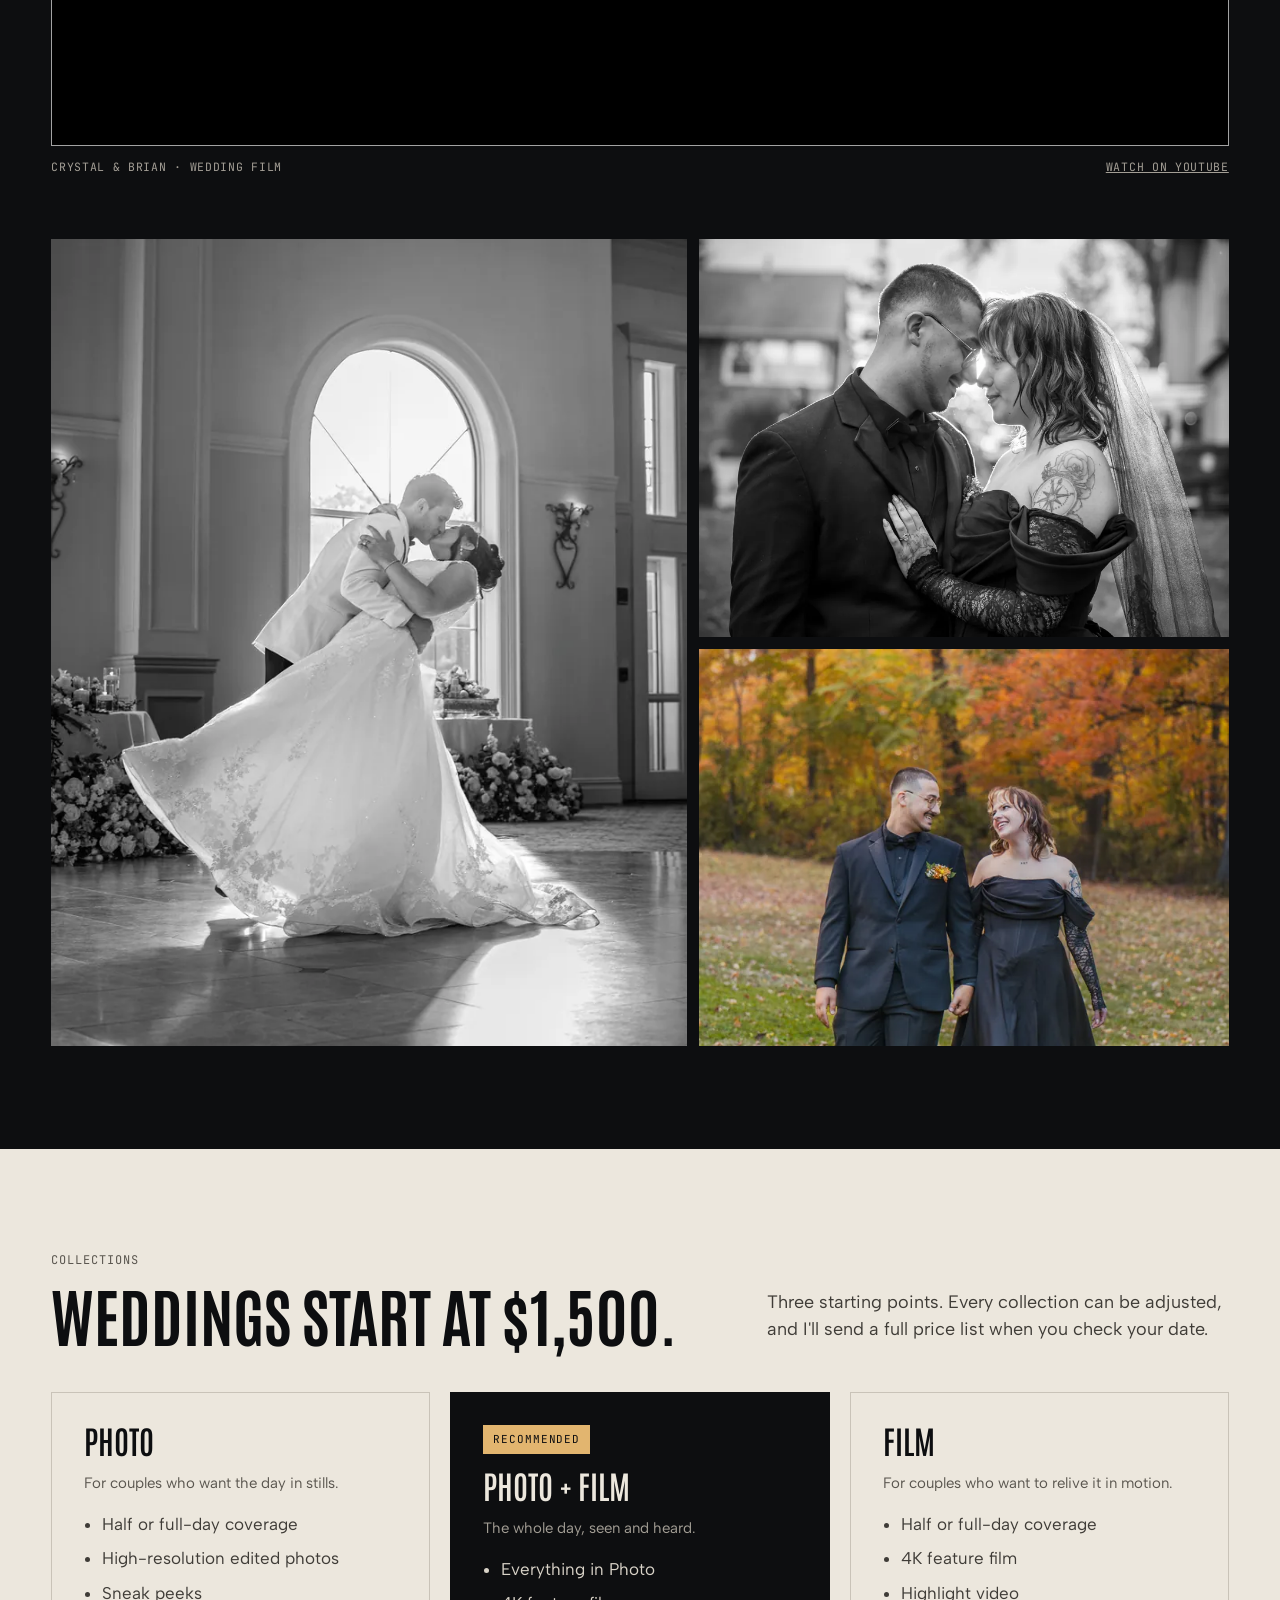
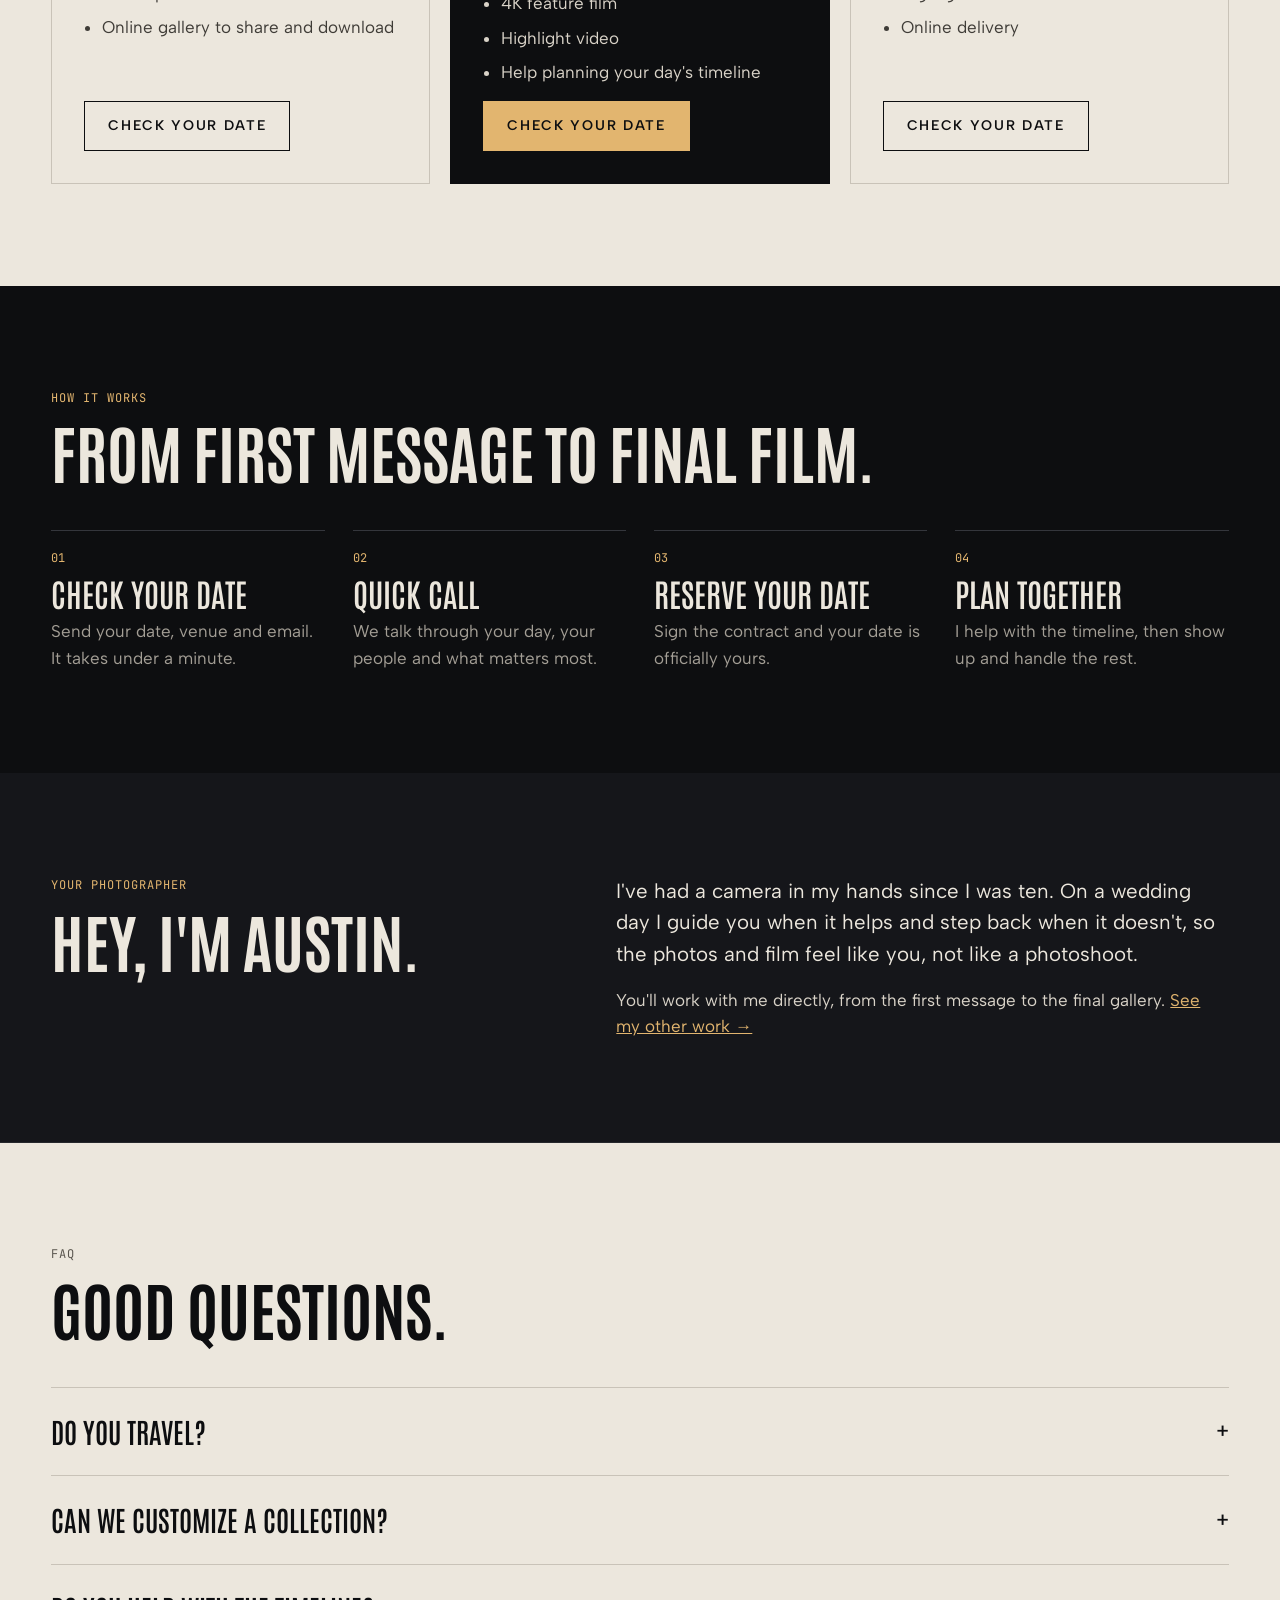
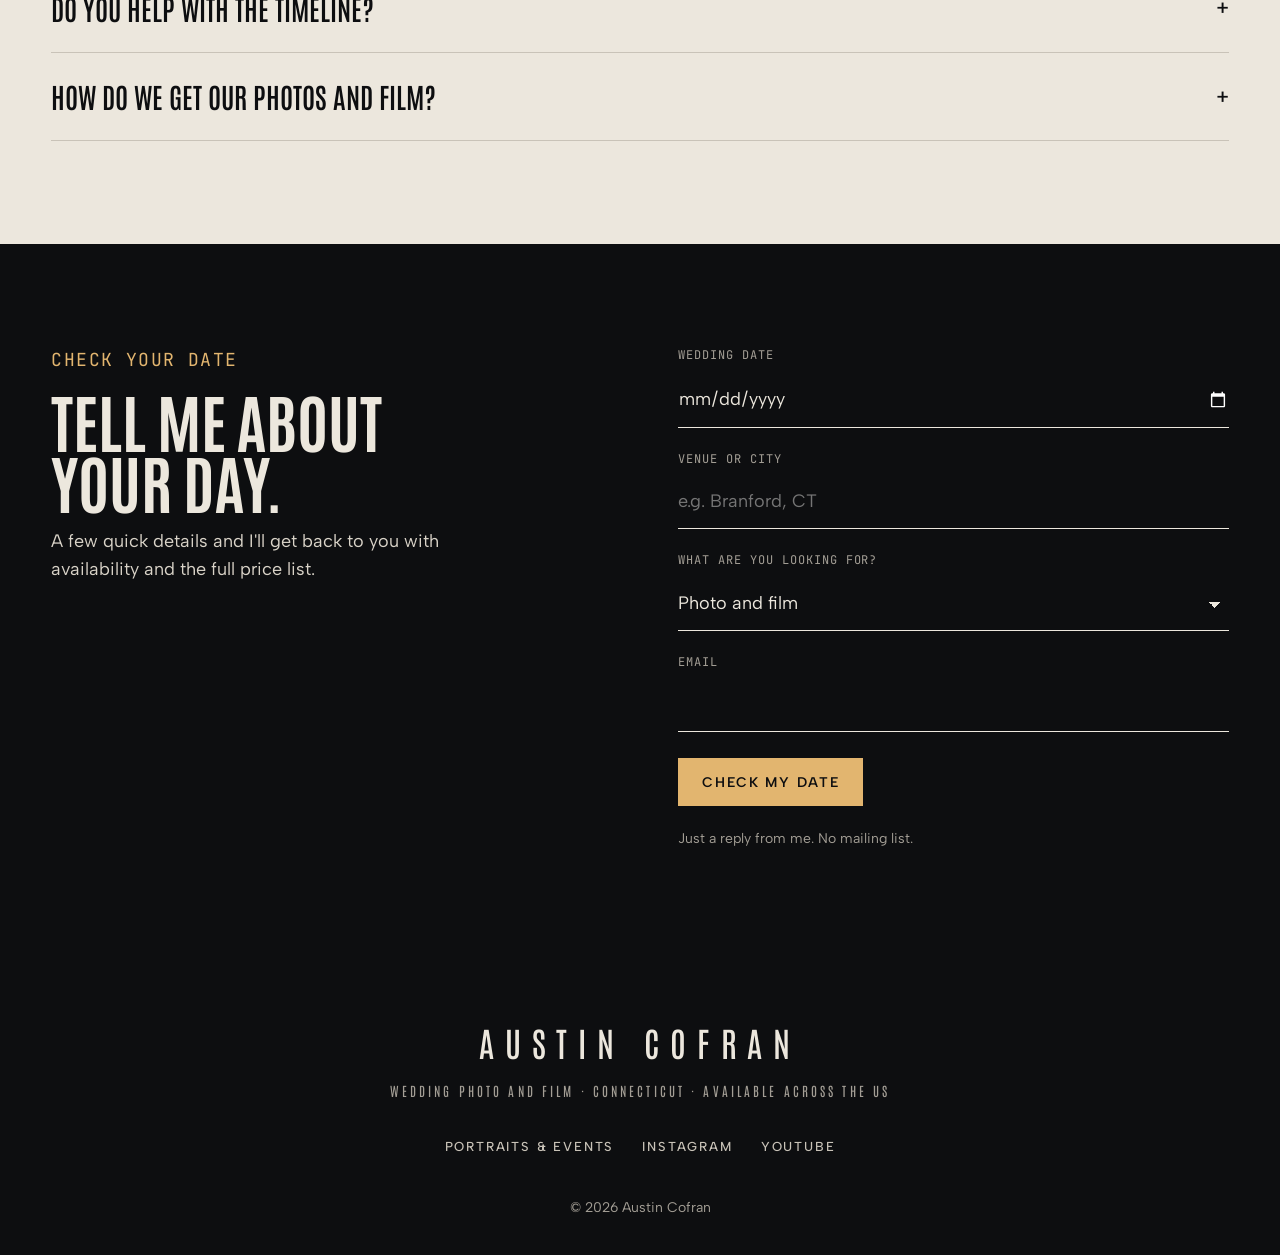
==== commit 56b3e43f: "Fix quick-facts indent on the weddings page Co-Authored-By: Claude Opus 5.5 <noreply@anthropic.com> " ====
--- a/weddings/index.html
+++ b/weddings/index.html
@@ -29,7 +29,7 @@
 .w-hero-in p.body{margin:0;max-width:48ch;font-size:clamp(17px,1.5vw,20px);color:var(--soft)}
 
 .quick{background:var(--screen-2);border-bottom:1px solid var(--line)}
-.quick ul{list-style:none;margin:0;padding-block:24px;display:grid;grid-template-columns:repeat(4,minmax(0,1fr));gap:16px 28px}
+.quick ul{list-style:none;margin:0;padding:24px 0;display:grid;grid-template-columns:repeat(4,minmax(0,1fr));gap:16px 28px}
 .quick li{display:flex;flex-direction:column;gap:2px;min-width:0}
 .quick b{font-family:var(--display);font-weight:500;font-size:22px;letter-spacing:.04em;text-transform:uppercase}
 .quick span{font-size:14px;color:var(--ash)}
